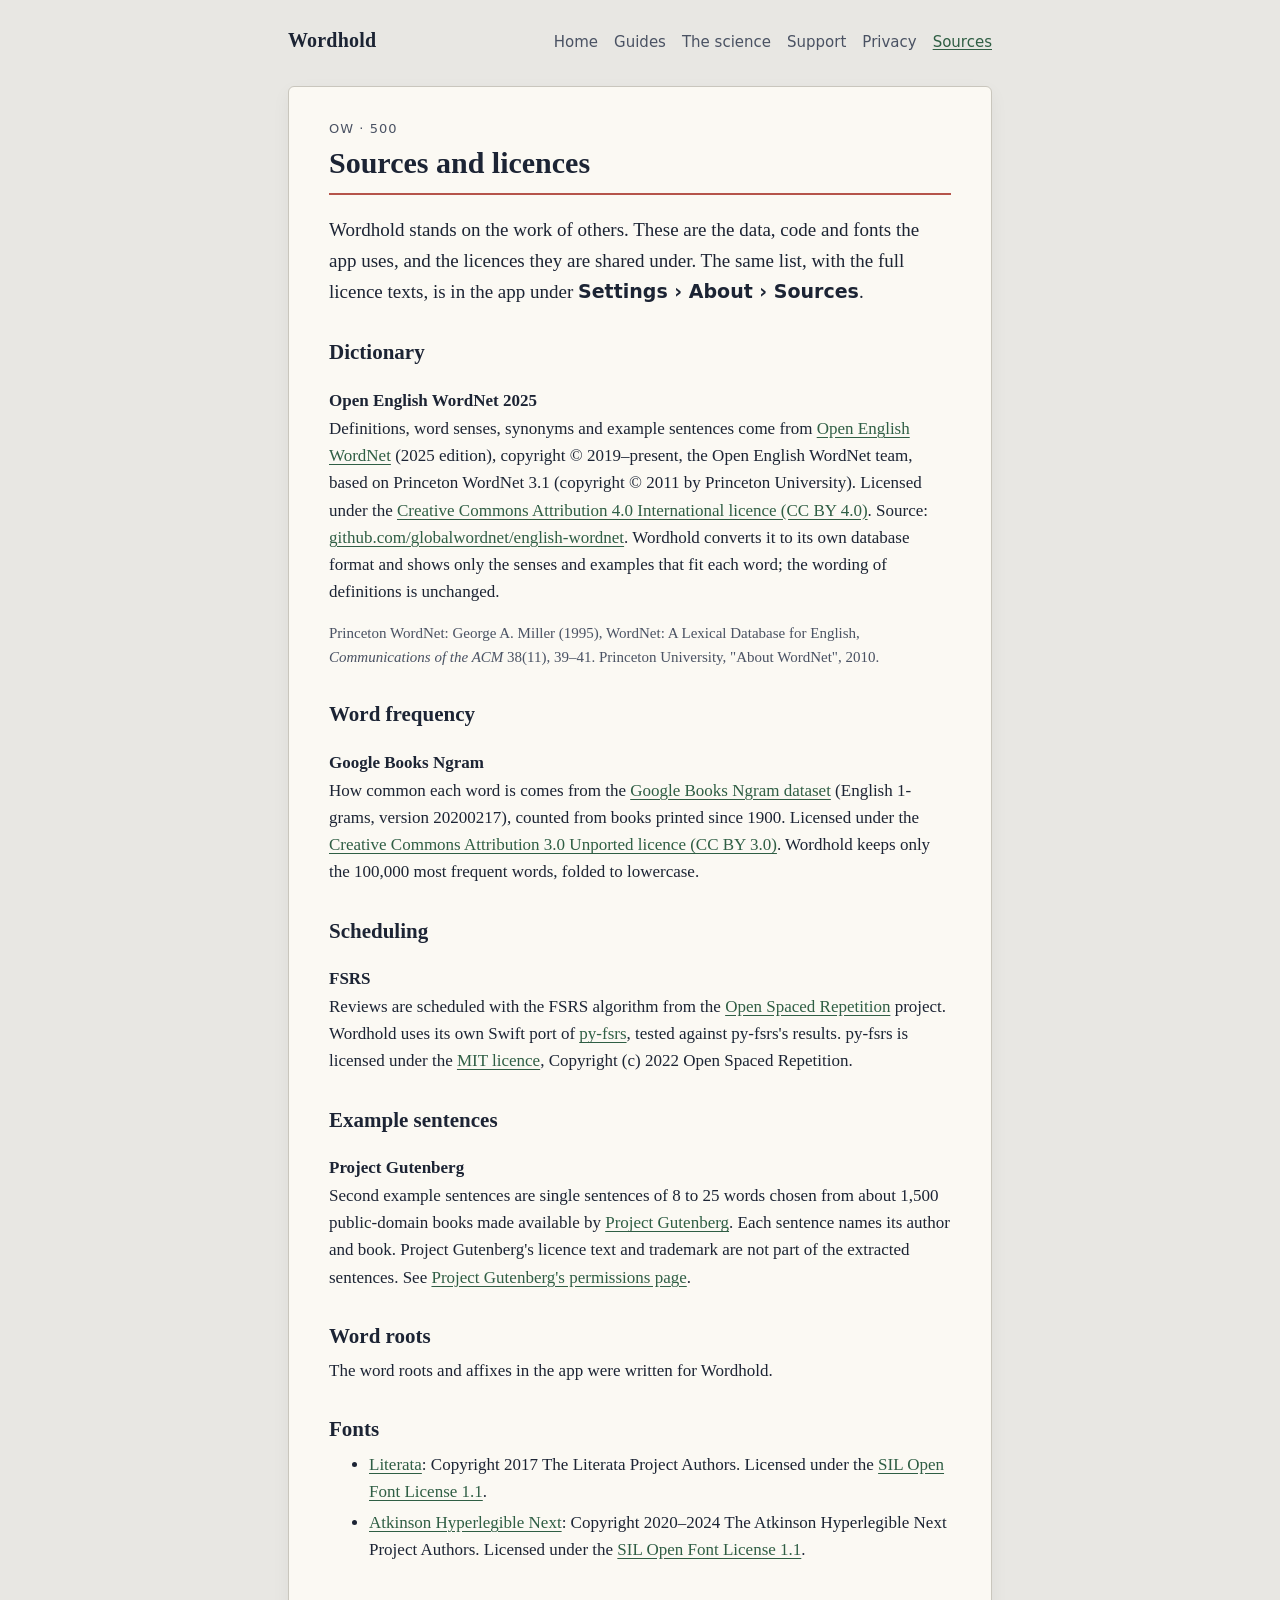
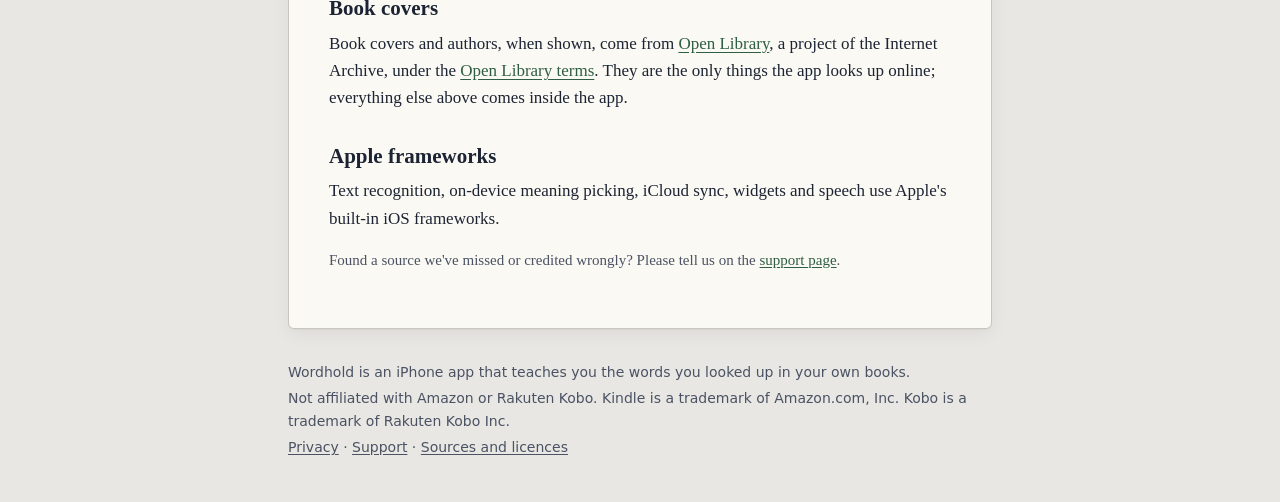
==== attribution/index.html @ b9cd2508 "Publish site from ratkob/OwnWords@d994a9a" ====
<!doctype html>
<html lang="en">
<head>
  <meta charset="utf-8">
  <meta name="viewport" content="width=device-width, initial-scale=1">
  <title>Sources and licences · Wordhold</title>
  <meta name="description" content="The dictionary, word lists, code and fonts Wordhold is built on, with their licences.">
  <link rel="stylesheet" href="../style.css">
</head>
<body>
  <header class="site-header">
    <div class="wrap">
      <a class="brand" href="../">Wordhold</a>
      <nav aria-label="Site">
        <ul>
        <li><a href="../">Home</a></li>
        <li><a href="../guides/">Guides</a></li>
        <li><a href="../science/">The science</a></li>
        <li><a href="../support/">Support</a></li>
        <li><a href="../privacy/">Privacy</a></li>
        <li><a href="../attribution/" aria-current="page">Sources</a></li>
        </ul>
      </nav>
    </div>
  </header>
  <main class="wrap">
    <article class="card">
      <div class="card-head">
        <p class="callno">OW · 500</p>
        <h1>Sources and licences</h1>
      </div>

      <p class="lede">Wordhold stands on the work of others. These are the data, code and fonts the app uses, and the licences they are shared under. The same list, with the full licence texts, is in the app under <span class="menu-path">Settings › About › Sources</span>.</p>

      <h2>Dictionary</h2>
      <h3>Open English WordNet 2025</h3>
      <p>Definitions, word senses, synonyms and example sentences come from <a href="https://en-word.net/">Open English WordNet</a> (2025 edition), copyright © 2019–present, the Open English WordNet team, based on Princeton WordNet 3.1 (copyright © 2011 by Princeton University). Licensed under the <a href="https://creativecommons.org/licenses/by/4.0/">Creative Commons Attribution 4.0 International licence (CC BY 4.0)</a>. Source: <a href="https://github.com/globalwordnet/english-wordnet">github.com/globalwordnet/english-wordnet</a>. Wordhold converts it to its own database format and shows only the senses and examples that fit each word; the wording of definitions is unchanged.</p>
      <p class="small">Princeton WordNet: George A. Miller (1995), WordNet: A Lexical Database for English, <em>Communications of the ACM</em> 38(11), 39–41. Princeton University, "About WordNet", 2010.</p>

      <h2>Word frequency</h2>
      <h3>Google Books Ngram</h3>
      <p>How common each word is comes from the <a href="https://storage.googleapis.com/books/ngrams/books/datasetsv3.html">Google Books Ngram dataset</a> (English 1-grams, version 20200217), counted from books printed since 1900. Licensed under the <a href="https://creativecommons.org/licenses/by/3.0/">Creative Commons Attribution 3.0 Unported licence (CC BY 3.0)</a>. Wordhold keeps only the 100,000 most frequent words, folded to lowercase.</p>

      <h2>Scheduling</h2>
      <h3>FSRS</h3>
      <p>Reviews are scheduled with the FSRS algorithm from the <a href="https://github.com/open-spaced-repetition">Open Spaced Repetition</a> project. Wordhold uses its own Swift port of <a href="https://github.com/open-spaced-repetition/py-fsrs">py-fsrs</a>, tested against py-fsrs's results. py-fsrs is licensed under the <a href="https://github.com/open-spaced-repetition/py-fsrs/blob/main/LICENSE">MIT licence</a>, Copyright (c) 2022 Open Spaced Repetition.</p>

      <h2>Example sentences</h2>
      <h3>Project Gutenberg</h3>
      <p>Second example sentences are single sentences of 8 to 25 words chosen from about 1,500 public-domain books made available by <a href="https://www.gutenberg.org">Project Gutenberg</a>. Each sentence names its author and book. Project Gutenberg's licence text and trademark are not part of the extracted sentences. See <a href="https://www.gutenberg.org/policy/permission.html">Project Gutenberg's permissions page</a>.</p>

      <h2>Word roots</h2>
      <p>The word roots and affixes in the app were written for Wordhold.</p>

      <h2>Fonts</h2>
      <ul>
        <li><a href="https://github.com/googlefonts/literata">Literata</a>: Copyright 2017 The Literata Project Authors. Licensed under the <a href="https://openfontlicense.org">SIL Open Font License 1.1</a>.</li>
        <li><a href="https://github.com/googlefonts/atkinson-hyperlegible-next">Atkinson Hyperlegible Next</a>: Copyright 2020–2024 The Atkinson Hyperlegible Next Project Authors. Licensed under the <a href="https://openfontlicense.org">SIL Open Font License 1.1</a>.</li>
      </ul>

      <h2>Book covers</h2>
      <p>Book covers and authors, when shown, come from <a href="https://openlibrary.org/dev/docs/api/covers">Open Library</a>, a project of the Internet Archive, under the <a href="https://openlibrary.org/developers/api">Open Library terms</a>. They are the only things the app looks up online; everything else above comes inside the app.</p>

      <h2>Apple frameworks</h2>
      <p>Text recognition, on-device meaning picking, iCloud sync, widgets and speech use Apple's built-in iOS frameworks.</p>

      <p class="small">Found a source we've missed or credited wrongly? Please tell us on the <a href="../support/">support page</a>.</p>
    </article>
  </main>
  <footer class="site-footer">
    <div class="wrap">
      <p>Wordhold is an iPhone app that teaches you the words you looked up in your own books.</p>
      <p>Not affiliated with Amazon or Rakuten Kobo. Kindle is a trademark of Amazon.com, Inc. Kobo is a trademark of Rakuten Kobo Inc.</p>
      <p><a href="../privacy/">Privacy</a> · <a href="../support/">Support</a> · <a href="../attribution/">Sources and licences</a></p>
    </div>
  </footer>
</body>
</html>
---- style.css ----
/* Wordhold site. Catalogue-card style from plan section 12:
   e-ink grey paper, card stock, blue-black ink, bookcloth green.
   Colours match the app's asset catalogue (Paper, Card, Ink, AccentColor). */

:root {
  --paper: #e8e7e3;
  --card: #fbf9f3;
  --ink: #1c2434;
  --ink-soft: #4a5263;
  --rule: #c9c6bd;
  --rule-red: #b5544a;
  --cloth: #2f5e44;
  --todo-bg: #fff4c7;
  --todo-ink: #5a4500;
  --todo-rule: #c9a227;
  color-scheme: light dark;
}

@media (prefers-color-scheme: dark) {
  :root {
    --paper: #1c1c1b;
    --card: #2c2c2a;
    --ink: #e6e7ea;
    --ink-soft: #b4b7bf;
    --rule: #4a4a46;
    --rule-red: #d98378;
    --cloth: #78b08c;
    --todo-bg: #3a3214;
    --todo-ink: #f2dc8a;
    --todo-rule: #a88a2a;
  }
}

* { box-sizing: border-box; }

html { -webkit-text-size-adjust: 100%; }

body {
  margin: 0;
  background: var(--paper);
  color: var(--ink);
  font-family: "Literata", "Iowan Old Style", "Palatino Linotype", Palatino, Georgia, serif;
  font-size: 1.0625rem;
  line-height: 1.6;
}

.label,
nav,
.site-footer,
.callno,
figcaption,
.todo {
  font-family: "Atkinson Hyperlegible Next", "Atkinson Hyperlegible", -apple-system, BlinkMacSystemFont, "Segoe UI", system-ui, sans-serif;
}

a { color: var(--cloth); text-underline-offset: 0.15em; }
a:hover { text-decoration-thickness: 2px; }

.wrap {
  max-width: 46rem;
  margin: 0 auto;
  padding: 0 16px;
}

/* Header */
.site-header { padding: 1.5rem 0 0.5rem; }
.site-header .wrap {
  display: flex;
  flex-wrap: wrap;
  align-items: baseline;
  justify-content: space-between;
  gap: 0.5rem 1.5rem;
}
.brand {
  font-weight: 700;
  font-size: 1.25rem;
  color: var(--ink);
  text-decoration: none;
  letter-spacing: 0.01em;
}
nav ul {
  list-style: none;
  margin: 0;
  padding: 0;
  display: flex;
  flex-wrap: wrap;
  gap: 0.25rem 1rem;
  font-size: 0.9375rem;
}
nav a { color: var(--ink-soft); text-decoration: none; }
nav a:hover, nav a[aria-current="page"] { color: var(--cloth); text-decoration: underline; }

/* The catalogue card */
.card {
  background: var(--card);
  border: 1px solid var(--rule);
  border-radius: 6px;
  box-shadow: 0 1px 0 rgba(0, 0, 0, 0.04), 0 6px 18px rgba(0, 0, 0, 0.05);
  margin: 1.25rem 0 2rem;
  padding: 1.5rem 1.25rem 2rem;
  position: relative;
}
@media (min-width: 640px) {
  .card { padding: 2rem 2.5rem 2.5rem; }
}
.card-head {
  border-bottom: 2px solid var(--rule-red);
  margin: 0 0 1.25rem;
  padding-bottom: 0.75rem;
}
.callno {
  font-size: 0.8125rem;
  letter-spacing: 0.08em;
  text-transform: uppercase;
  color: var(--ink-soft);
  margin: 0 0 0.25rem;
}

h1, h2, h3 { line-height: 1.25; font-weight: 700; }
h1 { font-size: 1.875rem; margin: 0; }
h2 { font-size: 1.3125rem; margin: 2rem 0 0.5rem; }
h3 { font-size: 1.0625rem; margin: 1.5rem 0 0.25rem; }
p, ul, ol, dl, table { margin: 0 0 1rem; }
li { margin: 0.25rem 0; }
li > ul, li > ol { margin: 0.25rem 0 0; }

.lede { font-size: 1.1875rem; color: var(--ink); }
.small { font-size: 0.9375rem; color: var(--ink-soft); }

ol.steps { padding-left: 1.5rem; }
ol.steps > li { margin: 0.75rem 0; padding-left: 0.25rem; }

.menu-path {
  font-family: "Atkinson Hyperlegible Next", -apple-system, system-ui, sans-serif;
  font-weight: 700;
}

/* Lists of index cards on the home page */
.index { list-style: none; padding: 0; display: grid; gap: 0.75rem; }
.index a {
  display: block;
  border: 1px solid var(--rule);
  border-left: 4px solid var(--cloth);
  border-radius: 4px;
  padding: 0.75rem 1rem;
  background: var(--card);
  color: var(--ink);
  text-decoration: none;
}
.index a:hover { border-color: var(--cloth); }
.index strong { display: block; color: var(--cloth); }
.index span { font-size: 0.9375rem; color: var(--ink-soft); }

/* References on the science page */
.refs { padding-left: 0; list-style: none; }
.refs li {
  padding-left: 1.5rem;
  text-indent: -1.5rem;
  margin: 0.6rem 0;
  font-size: 0.9375rem;
}

table { border-collapse: collapse; width: 100%; font-size: 0.9375rem; }
th, td { text-align: left; vertical-align: top; padding: 0.5rem 0.5rem 0.5rem 0; border-bottom: 1px solid var(--rule); }
th { font-family: "Atkinson Hyperlegible Next", -apple-system, system-ui, sans-serif; font-weight: 700; }
.table-scroll { overflow-x: auto; }

/* Photo placeholders and draft notes. */
.todo {
  background: var(--todo-bg);
  color: var(--todo-ink);
  border: 2px dashed var(--todo-rule);
  border-radius: 6px;
  padding: 0.75rem 1rem;
  margin: 1rem 0;
  font-size: 0.9375rem;
}
.todo strong { letter-spacing: 0.04em; }
figure { margin: 1rem 0 1.5rem; }
figure.photo .todo {
  aspect-ratio: 4 / 3;
  display: flex;
  align-items: center;
  justify-content: center;
  text-align: center;
  margin: 0;
}
figcaption { font-size: 0.875rem; color: var(--ink-soft); margin-top: 0.4rem; }

.draft-banner {
  border: 2px solid var(--rule-red);
  border-radius: 6px;
  padding: 0.75rem 1rem;
  margin: 0 0 1.5rem;
  font-size: 0.9375rem;
}

.site-footer {
  padding: 0 0 2.5rem;
  font-size: 0.875rem;
  color: var(--ink-soft);
}
.site-footer p { margin: 0.25rem 0; }
.site-footer a { color: var(--ink-soft); }
.todo-inline {
  background: var(--todo-bg);
  color: var(--todo-ink);
  border: 1px dashed var(--todo-rule);
  border-radius: 3px;
  padding: 0 0.3em;
  font-family: "Atkinson Hyperlegible Next", -apple-system, system-ui, sans-serif;
  font-size: 0.9375em;
}

/* Long links and paths wrap instead of widening the page on small phones. */
a, code { overflow-wrap: anywhere; }
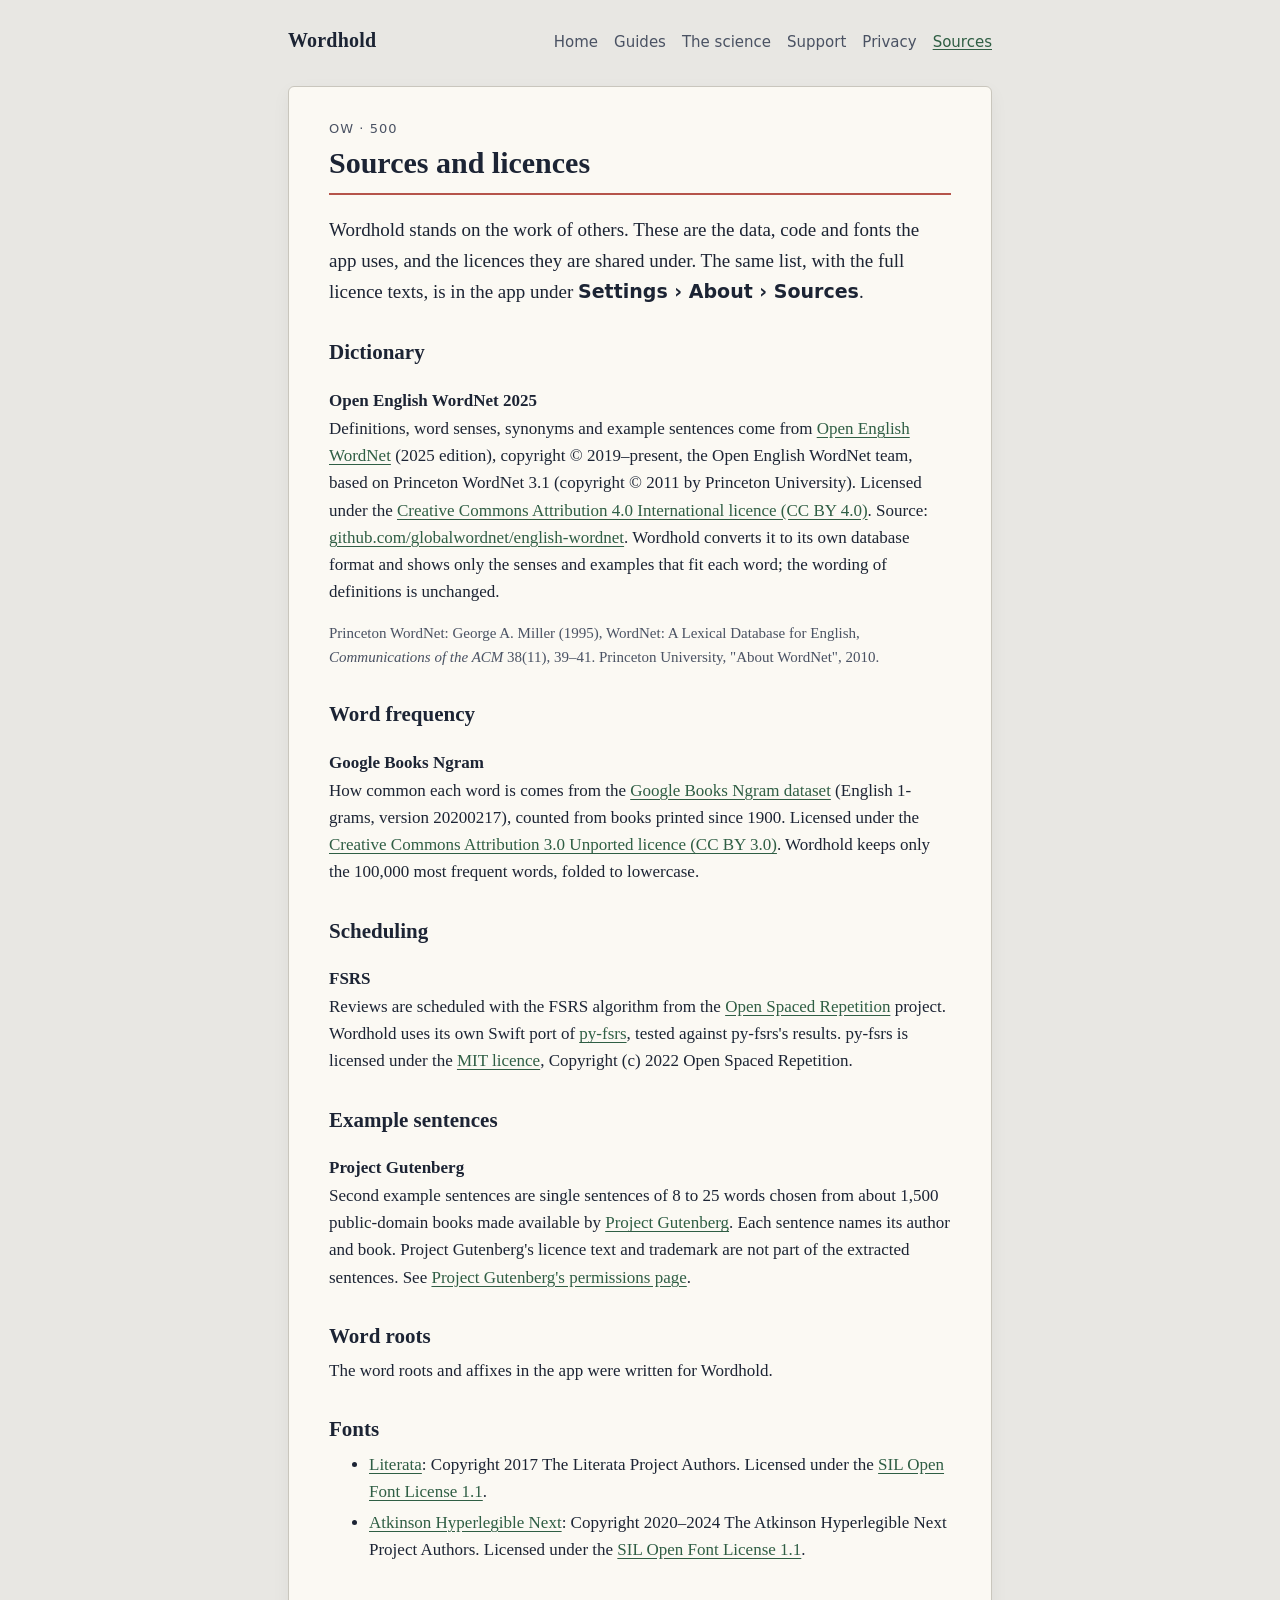
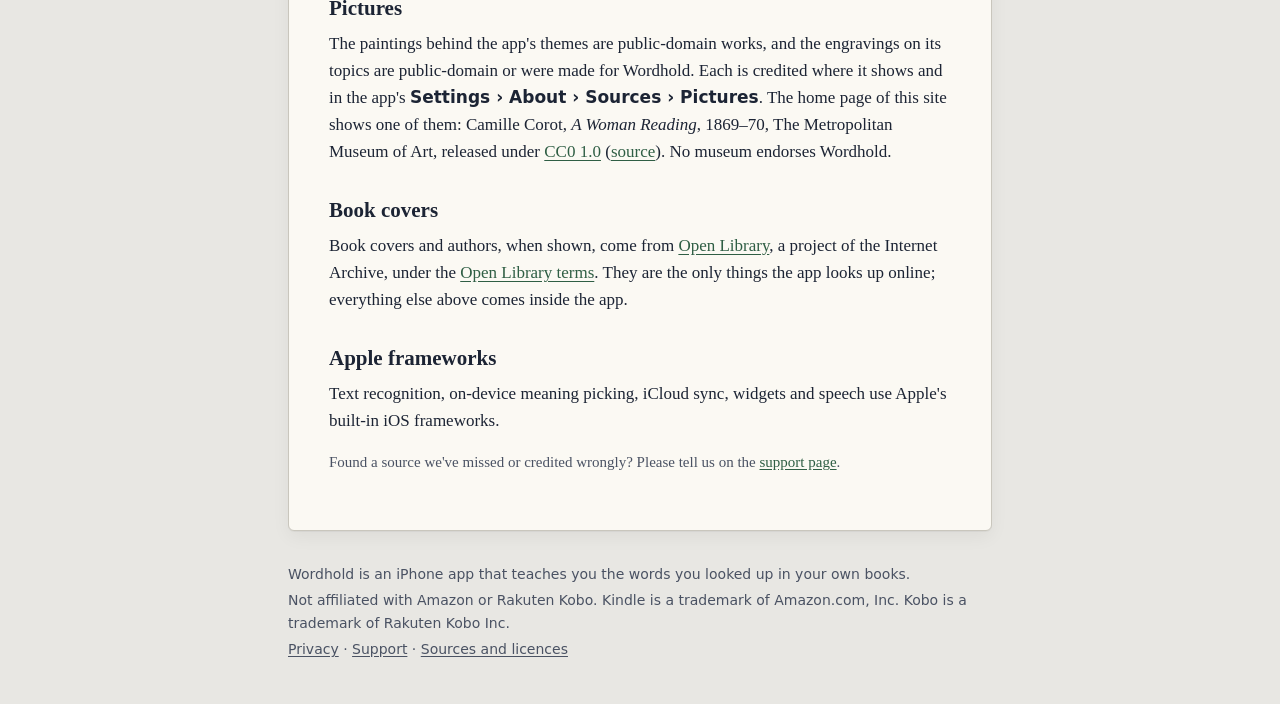
==== commit 5d4604e9: "Publish site from ratkob/OwnWords@78d04db" ====
--- a/attribution/index.html
+++ b/attribution/index.html
@@ -58,6 +58,9 @@
         <li><a href="https://github.com/googlefonts/atkinson-hyperlegible-next">Atkinson Hyperlegible Next</a>: Copyright 2020–2024 The Atkinson Hyperlegible Next Project Authors. Licensed under the <a href="https://openfontlicense.org">SIL Open Font License 1.1</a>.</li>
       </ul>
 
+      <h2>Pictures</h2>
+      <p>The paintings behind the app's themes are public-domain works, and the engravings on its topics are public-domain or were made for Wordhold. Each is credited where it shows and in the app's <span class="menu-path">Settings › About › Sources › Pictures</span>. The home page of this site shows one of them: Camille Corot, <em>A Woman Reading</em>, 1869–70, The Metropolitan Museum of Art, released under <a href="https://creativecommons.org/publicdomain/zero/1.0/">CC0 1.0</a> (<a href="https://commons.wikimedia.org/wiki/File:A_Woman_Reading_MET_DT810.jpg">source</a>). No museum endorses Wordhold.</p>
+
       <h2>Book covers</h2>
       <p>Book covers and authors, when shown, come from <a href="https://openlibrary.org/dev/docs/api/covers">Open Library</a>, a project of the Internet Archive, under the <a href="https://openlibrary.org/developers/api">Open Library terms</a>. They are the only things the app looks up online; everything else above comes inside the app.</p>
 
--- a/style.css
+++ b/style.css
@@ -13,6 +13,10 @@
   --todo-bg: #fff4c7;
   --todo-ink: #5a4500;
   --todo-rule: #c9a227;
+  --ribbon: #9c3b2b;
+  --on-ribbon: #fbf9f3;
+  --ink-btn: #1c2434;
+  --on-ink-btn: #fbf9f3;
   color-scheme: light dark;
 }
 
@@ -28,6 +32,10 @@
     --todo-bg: #3a3214;
     --todo-ink: #f2dc8a;
     --todo-rule: #a88a2a;
+    --ribbon: #e58a75;
+    --on-ribbon: #1c1c1b;
+    --ink-btn: #e6e7ea;
+    --on-ink-btn: #1c1c1b;
   }
 }
 
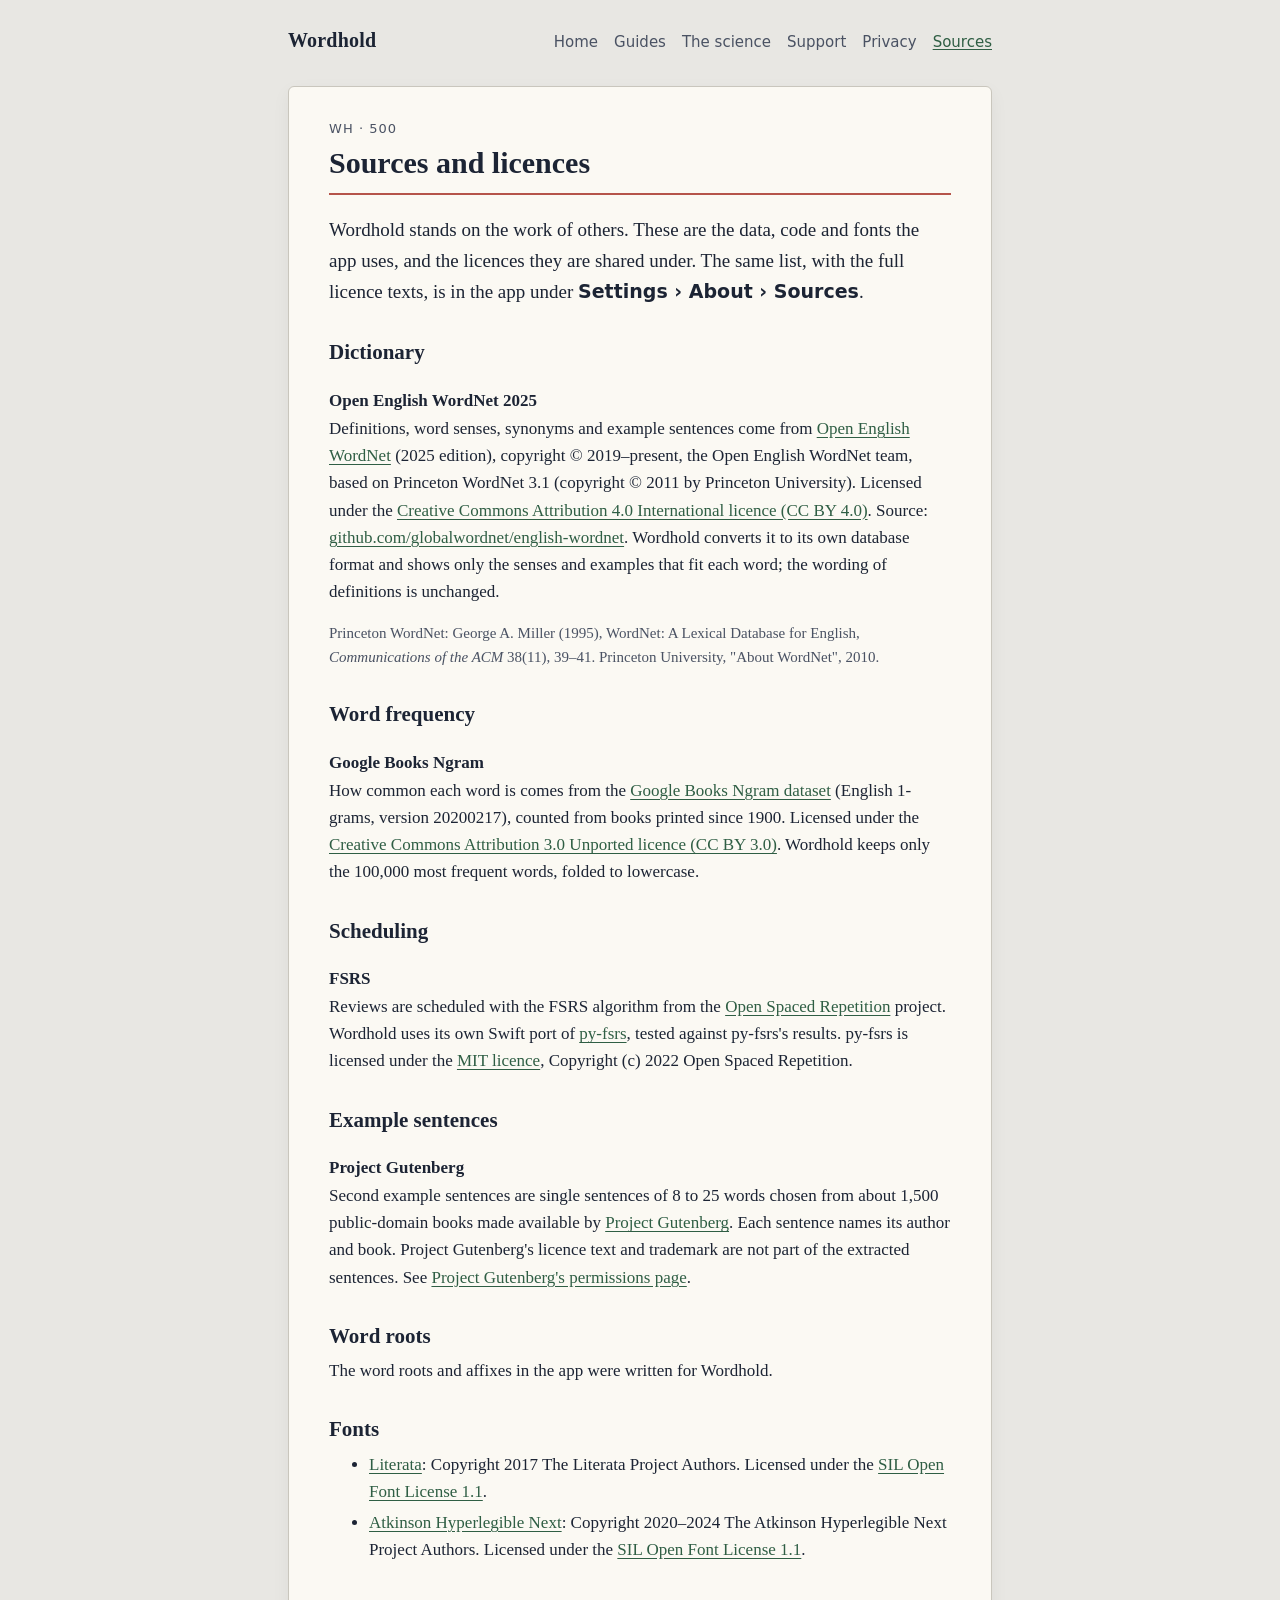
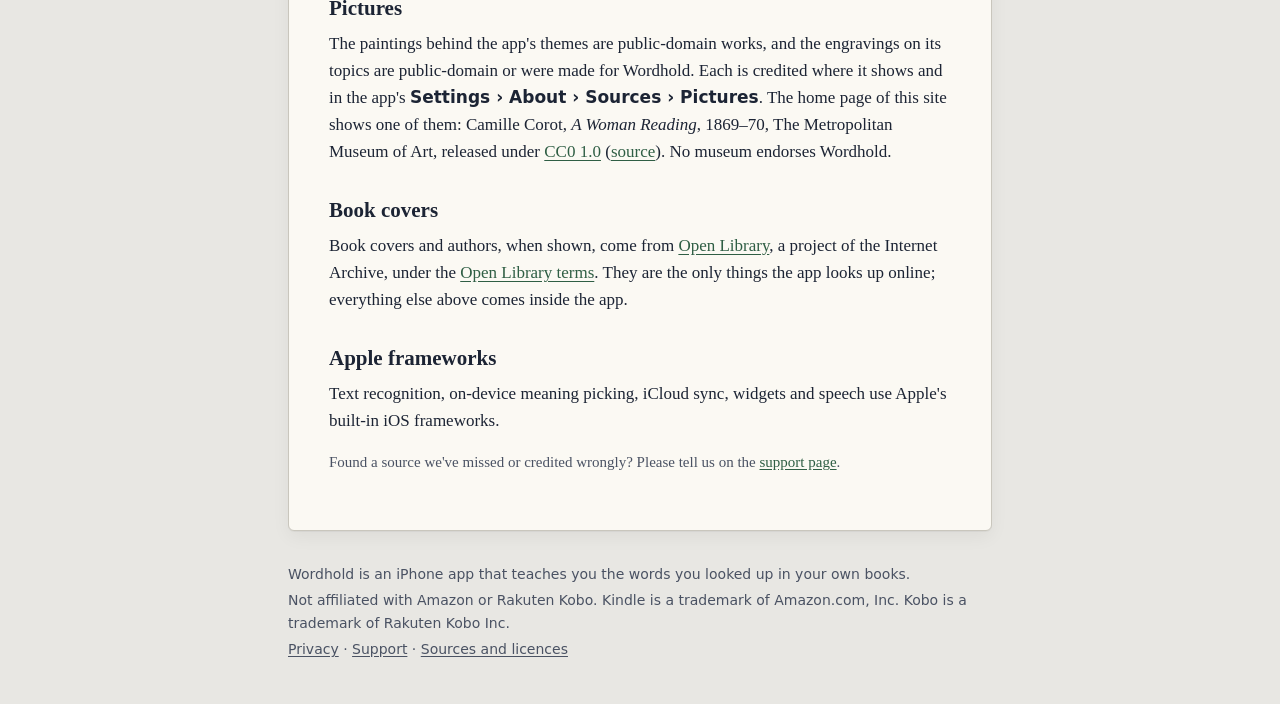
==== commit 94fe0cfc: "Publish site from ratkob/OwnWords@93798f4" ====
--- a/attribution/index.html
+++ b/attribution/index.html
@@ -26,7 +26,7 @@
   <main class="wrap">
     <article class="card">
       <div class="card-head">
-        <p class="callno">OW · 500</p>
+        <p class="callno">WH · 500</p>
         <h1>Sources and licences</h1>
       </div>
 
--- a/style.css
+++ b/style.css
@@ -10,9 +10,6 @@
   --rule: #c9c6bd;
   --rule-red: #b5544a;
   --cloth: #2f5e44;
-  --todo-bg: #fff4c7;
-  --todo-ink: #5a4500;
-  --todo-rule: #c9a227;
   --ribbon: #9c3b2b;
   --on-ribbon: #fbf9f3;
   --ink-btn: #1c2434;
@@ -29,9 +26,6 @@
     --rule: #4a4a46;
     --rule-red: #d98378;
     --cloth: #78b08c;
-    --todo-bg: #3a3214;
-    --todo-ink: #f2dc8a;
-    --todo-rule: #a88a2a;
     --ribbon: #e58a75;
     --on-ribbon: #1c1c1b;
     --ink-btn: #e6e7ea;
@@ -56,8 +50,7 @@
 nav,
 .site-footer,
 .callno,
-figcaption,
-.todo {
+figcaption {
   font-family: "Atkinson Hyperlegible Next", "Atkinson Hyperlegible", -apple-system, BlinkMacSystemFont, "Segoe UI", system-ui, sans-serif;
 }
 
@@ -128,7 +121,7 @@
 h1 { font-size: 1.875rem; margin: 0; }
 h2 { font-size: 1.3125rem; margin: 2rem 0 0.5rem; }
 h3 { font-size: 1.0625rem; margin: 1.5rem 0 0.25rem; }
-p, ul, ol, dl, table { margin: 0 0 1rem; }
+p, ul, ol, dl { margin: 0 0 1rem; }
 li { margin: 0.25rem 0; }
 li > ul, li > ol { margin: 0.25rem 0 0; }
 
@@ -168,40 +161,8 @@
   font-size: 0.9375rem;
 }
 
-table { border-collapse: collapse; width: 100%; font-size: 0.9375rem; }
-th, td { text-align: left; vertical-align: top; padding: 0.5rem 0.5rem 0.5rem 0; border-bottom: 1px solid var(--rule); }
-th { font-family: "Atkinson Hyperlegible Next", -apple-system, system-ui, sans-serif; font-weight: 700; }
-.table-scroll { overflow-x: auto; }
-
-/* Photo placeholders and draft notes. */
-.todo {
-  background: var(--todo-bg);
-  color: var(--todo-ink);
-  border: 2px dashed var(--todo-rule);
-  border-radius: 6px;
-  padding: 0.75rem 1rem;
-  margin: 1rem 0;
-  font-size: 0.9375rem;
-}
-.todo strong { letter-spacing: 0.04em; }
 figure { margin: 1rem 0 1.5rem; }
-figure.photo .todo {
-  aspect-ratio: 4 / 3;
-  display: flex;
-  align-items: center;
-  justify-content: center;
-  text-align: center;
-  margin: 0;
-}
 figcaption { font-size: 0.875rem; color: var(--ink-soft); margin-top: 0.4rem; }
-
-.draft-banner {
-  border: 2px solid var(--rule-red);
-  border-radius: 6px;
-  padding: 0.75rem 1rem;
-  margin: 0 0 1.5rem;
-  font-size: 0.9375rem;
-}
 
 .site-footer {
   padding: 0 0 2.5rem;
@@ -210,15 +171,6 @@
 }
 .site-footer p { margin: 0.25rem 0; }
 .site-footer a { color: var(--ink-soft); }
-.todo-inline {
-  background: var(--todo-bg);
-  color: var(--todo-ink);
-  border: 1px dashed var(--todo-rule);
-  border-radius: 3px;
-  padding: 0 0.3em;
-  font-family: "Atkinson Hyperlegible Next", -apple-system, system-ui, sans-serif;
-  font-size: 0.9375em;
-}
 
 /* Long links and paths wrap instead of widening the page on small phones. */
 a, code { overflow-wrap: anywhere; }
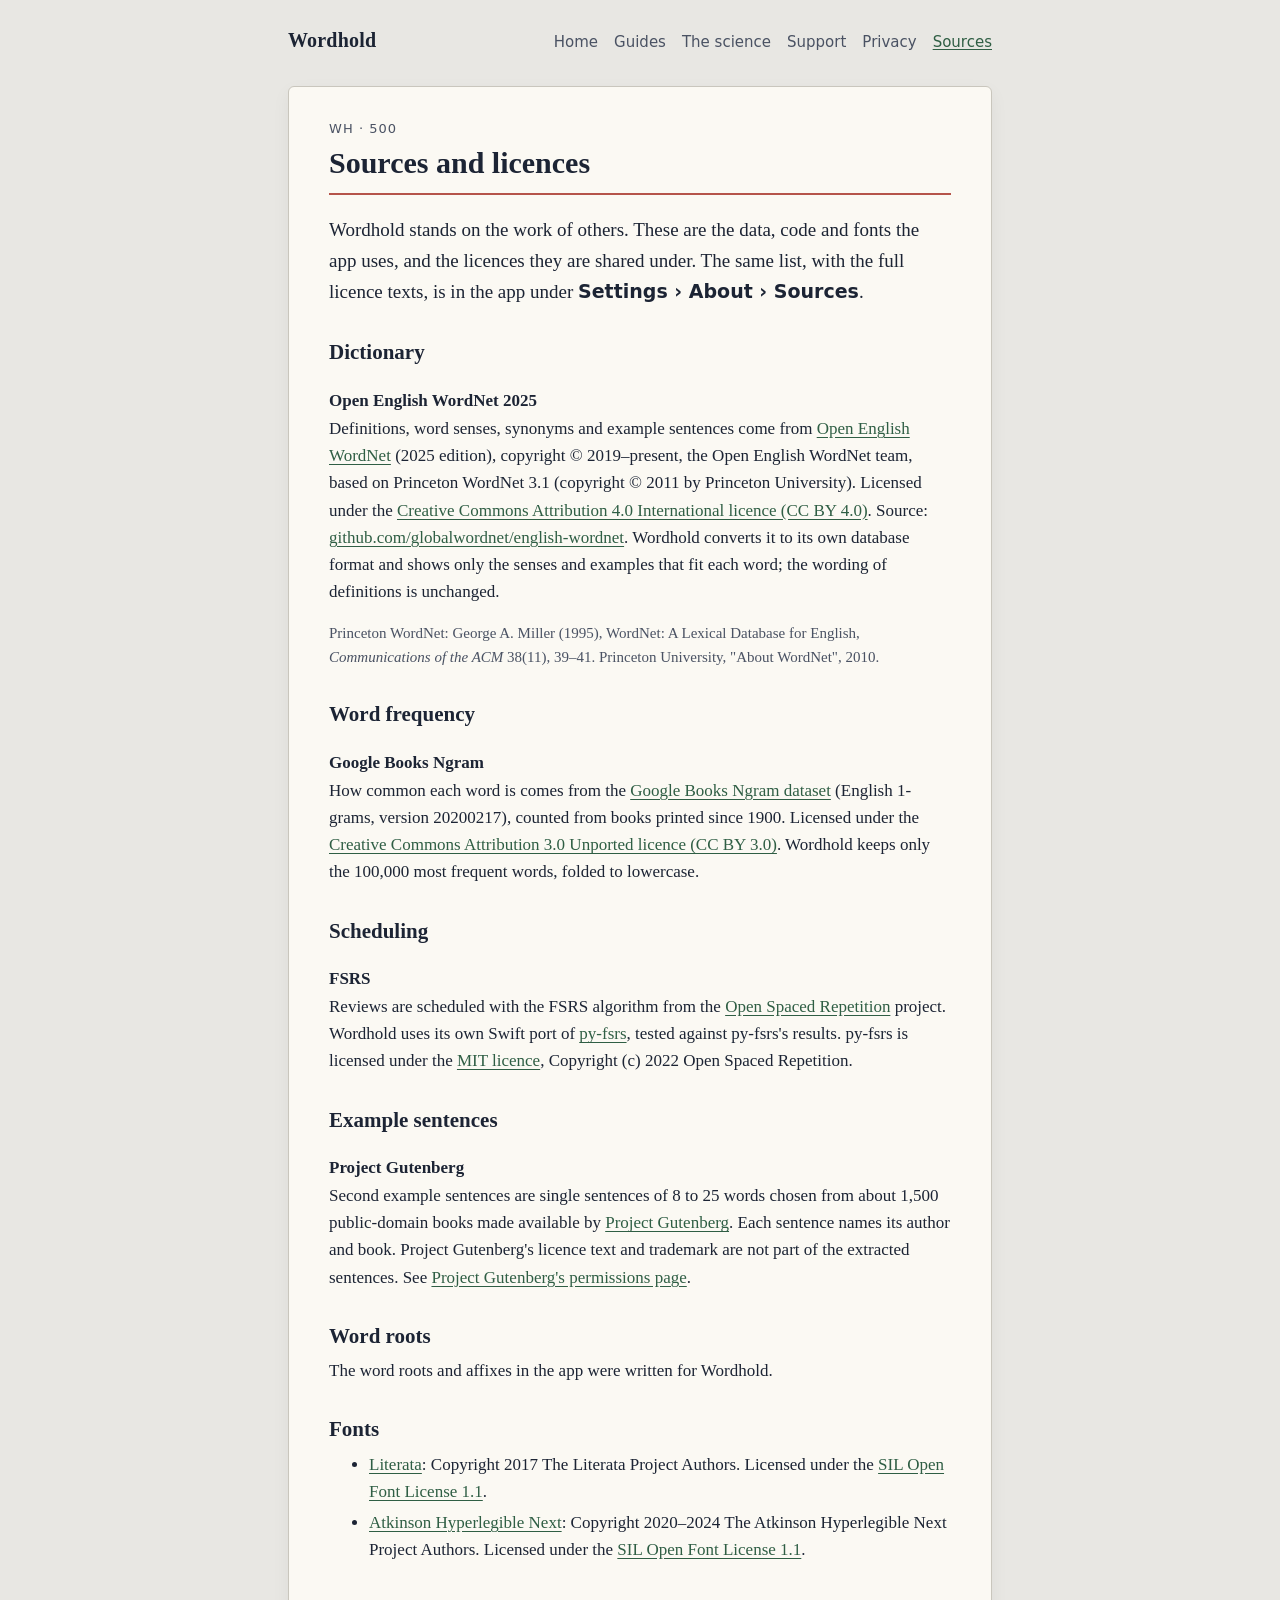
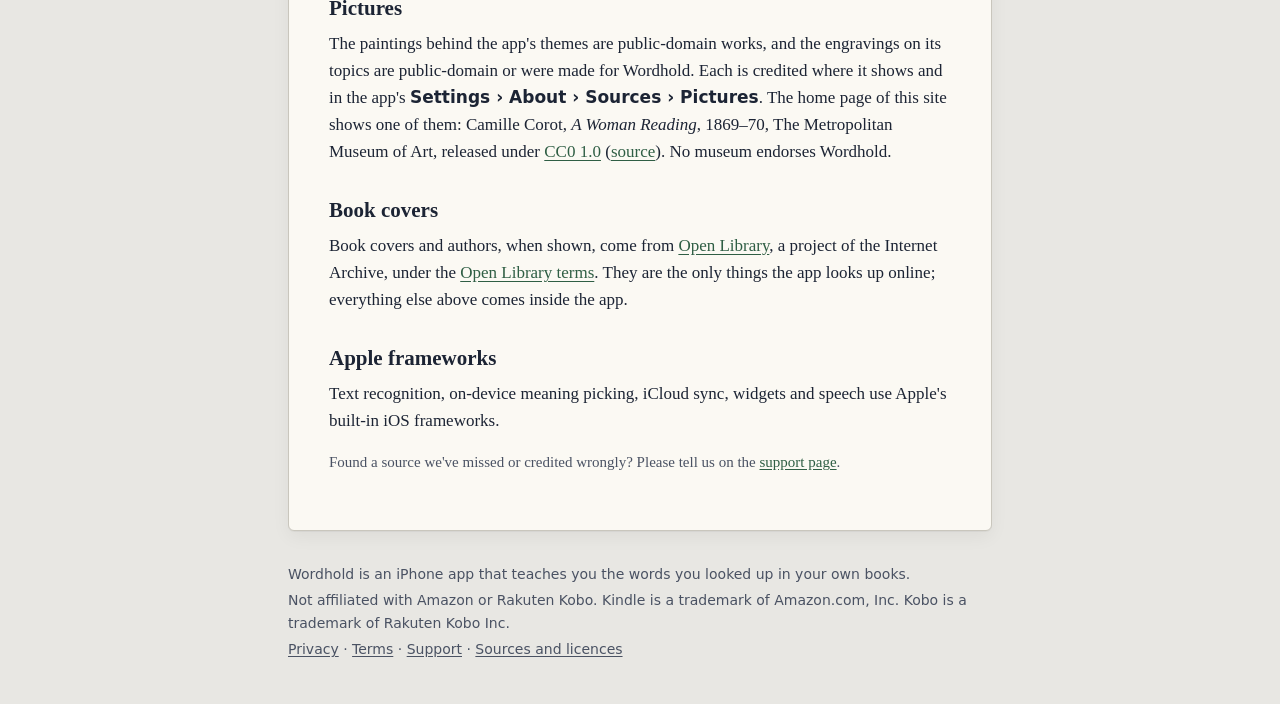
==== commit 080f85b6: "Publish site from ratkob/OwnWords@0ec8dfa" ====
--- a/attribution/index.html
+++ b/attribution/index.html
@@ -74,7 +74,7 @@
     <div class="wrap">
       <p>Wordhold is an iPhone app that teaches you the words you looked up in your own books.</p>
       <p>Not affiliated with Amazon or Rakuten Kobo. Kindle is a trademark of Amazon.com, Inc. Kobo is a trademark of Rakuten Kobo Inc.</p>
-      <p><a href="../privacy/">Privacy</a> · <a href="../support/">Support</a> · <a href="../attribution/">Sources and licences</a></p>
+      <p><a href="../privacy/">Privacy</a> · <a href="../terms/">Terms</a> · <a href="../support/">Support</a> · <a href="../attribution/">Sources and licences</a></p>
     </div>
   </footer>
 </body>
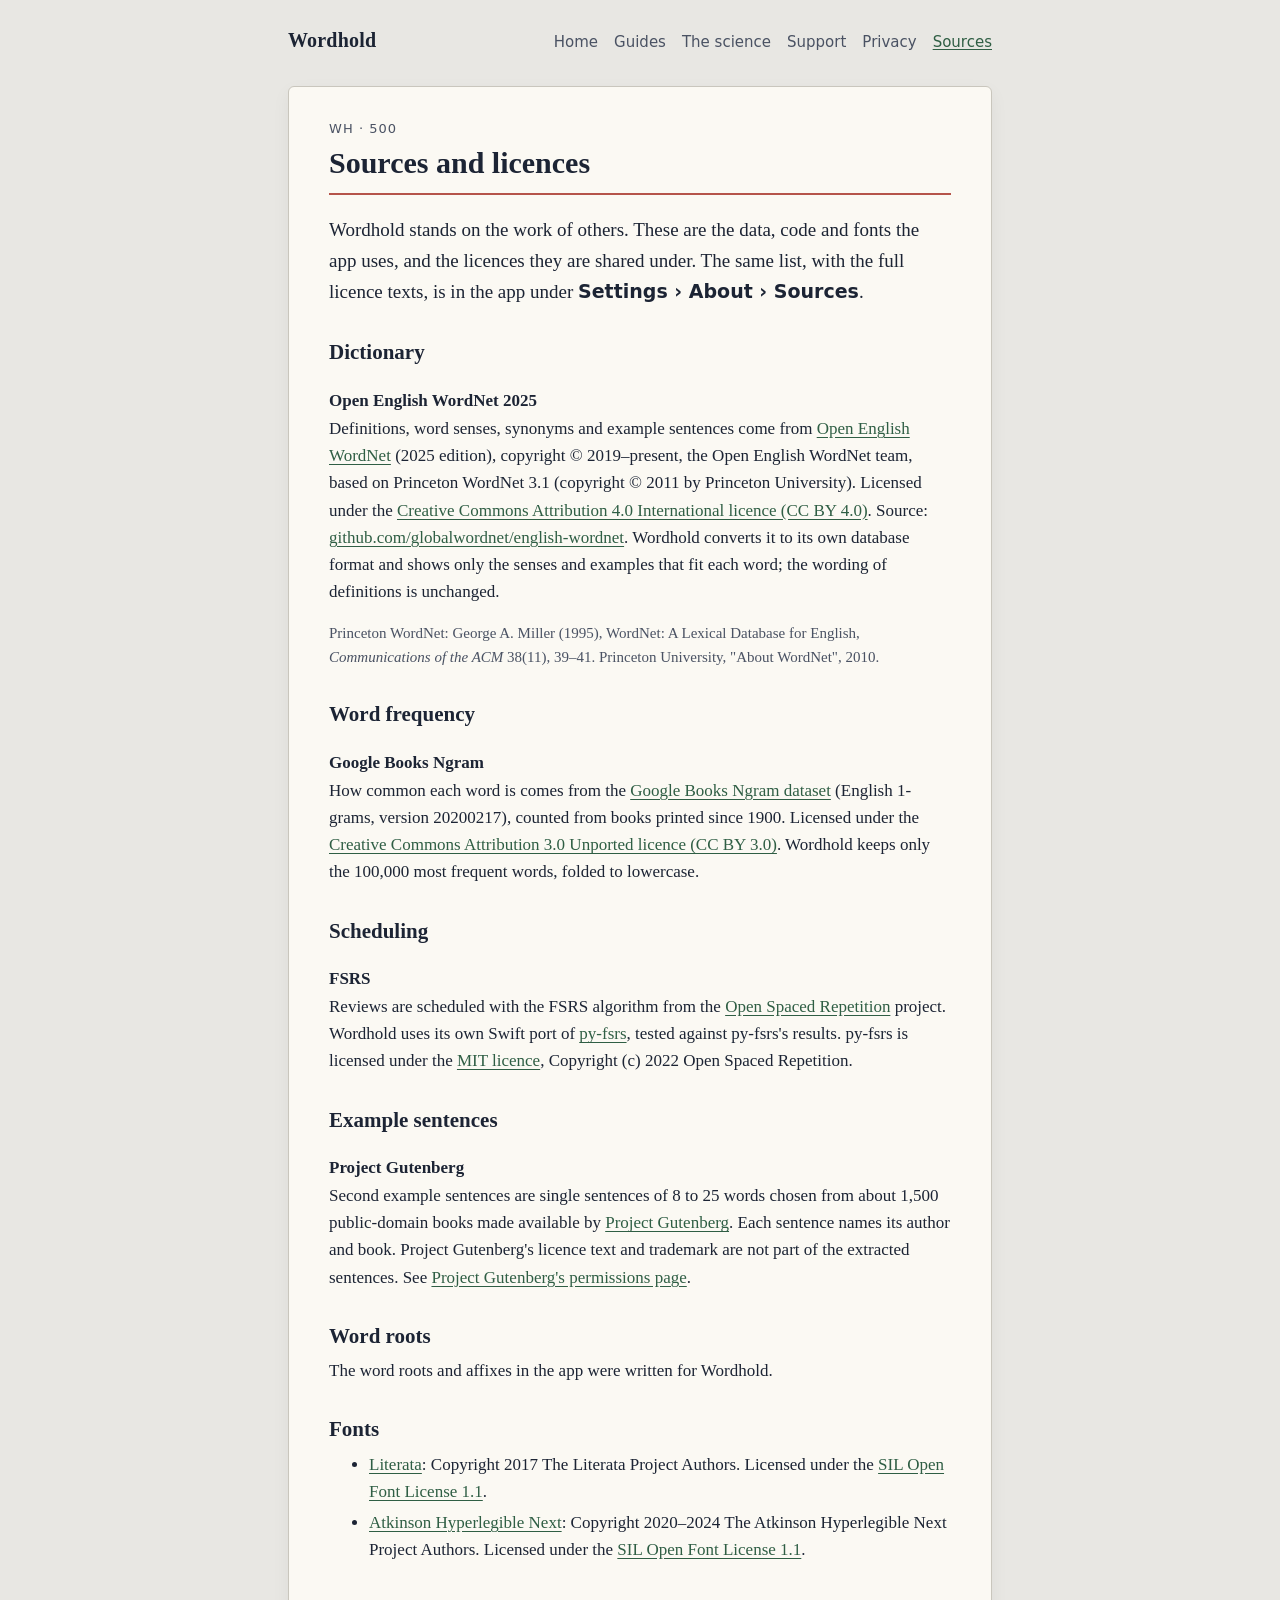
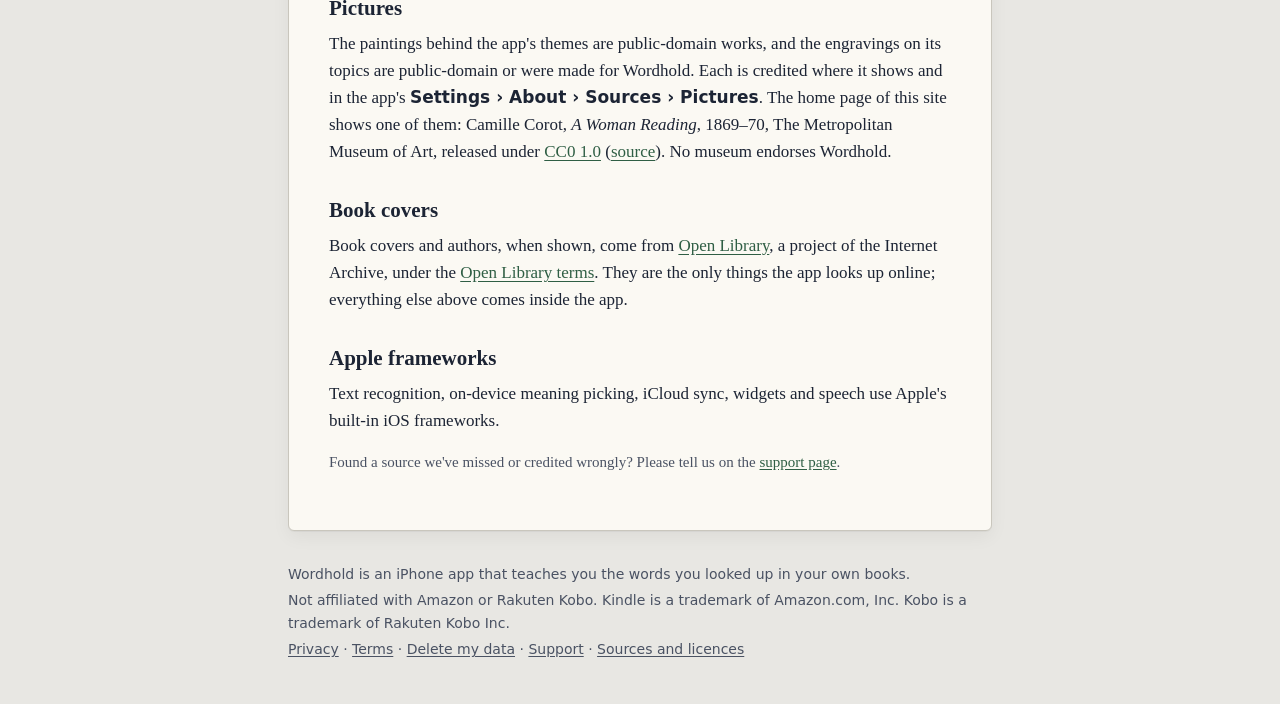
==== commit 1b6da598: "Publish site from ratkob/OwnWords@2ff2471" ====
--- a/attribution/index.html
+++ b/attribution/index.html
@@ -74,7 +74,7 @@
     <div class="wrap">
       <p>Wordhold is an iPhone app that teaches you the words you looked up in your own books.</p>
       <p>Not affiliated with Amazon or Rakuten Kobo. Kindle is a trademark of Amazon.com, Inc. Kobo is a trademark of Rakuten Kobo Inc.</p>
-      <p><a href="../privacy/">Privacy</a> · <a href="../terms/">Terms</a> · <a href="../support/">Support</a> · <a href="../attribution/">Sources and licences</a></p>
+      <p><a href="../privacy/">Privacy</a> · <a href="../terms/">Terms</a> · <a href="../delete-data/">Delete my data</a> · <a href="../support/">Support</a> · <a href="../attribution/">Sources and licences</a></p>
     </div>
   </footer>
 </body>
